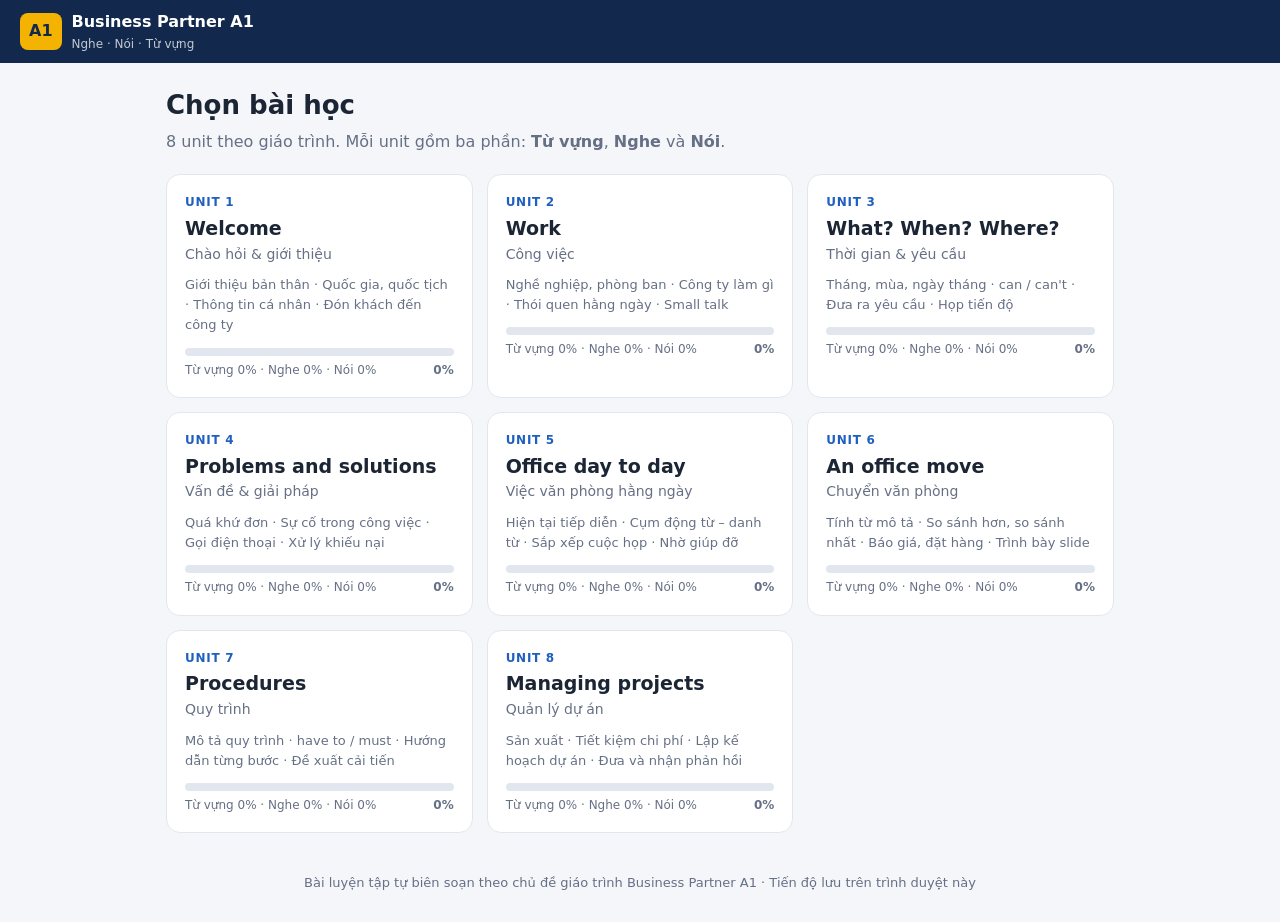
==== index.html @ d7db4f5f "Web học tiếng Anh Business Partner A1: Nghe, Nói, Từ vựng Co-Authored-By: Claude Fable 5.2 <noreply@" ====
<!doctype html>
<html lang="vi">
<head>
<meta charset="utf-8">
<meta name="viewport" content="width=device-width, initial-scale=1">
<title>Business Partner A1 – Nghe · Nói · Từ vựng</title>
<link rel="stylesheet" href="style.css">
</head>
<body>
<header class="top">
  <a class="brand" href="#/">
    <span class="logo">A1</span>
    <span><b>Business Partner A1</b><small>Nghe · Nói · Từ vựng</small></span>
  </a>
  <nav id="crumbs"></nav>
</header>
<main id="app"></main>
<footer class="foot">Bài luyện tập tự biên soạn theo chủ đề giáo trình Business Partner A1 · Tiến độ lưu trên trình duyệt này</footer>
<script src="data.js"></script>
<script src="app.js"></script>
</body>
</html>
---- style.css ----
:root {
  --bg: #f4f6fa; --card: #fff; --ink: #1c2534; --muted: #667085; --line: #e2e7ef;
  --brand: #1f5fbf; --brand-soft: #e8f0fc; --ok: #16803c; --ok-soft: #e3f5e9;
  --bad: #c0362c; --bad-soft: #fde9e7; --warn: #b26a00; --warn-soft: #fff3da;
  --vocab: #7a3fc4; --listen: #0c7c8c; --speak: #c2410c;
}
* { box-sizing: border-box; }
body { margin: 0; font: 16px/1.55 "Segoe UI", system-ui, Arial, sans-serif; background: var(--bg); color: var(--ink); }
a { color: var(--brand); text-decoration: none; }
button { font: inherit; cursor: pointer; }

.top { display: flex; align-items: center; gap: 20px; padding: 10px 20px; background: #12284d; color: #fff; position: sticky; top: 0; z-index: 5; flex-wrap: wrap; }
.brand { display: flex; align-items: center; gap: 10px; color: #fff; }
.brand small { display: block; opacity: .75; font-size: 12px; }
.logo { background: #f5b301; color: #12284d; font-weight: 800; border-radius: 8px; padding: 6px 9px; }
#crumbs { font-size: 14px; opacity: .9; }
#crumbs a { color: #bcd4ff; }
main { max-width: 980px; margin: 0 auto; padding: 22px 16px 40px; }
.foot { text-align: center; color: var(--muted); font-size: 13px; padding: 0 16px 28px; }

h1 { font-size: 26px; margin: 0 0 4px; }
h2 { font-size: 19px; margin: 0 0 12px; }
.sub { color: var(--muted); margin: 0 0 20px; }

.grid { display: grid; grid-template-columns: repeat(auto-fill, minmax(280px, 1fr)); gap: 14px; }
.card { background: var(--card); border: 1px solid var(--line); border-radius: 14px; padding: 18px; }
a.unit { display: block; color: var(--ink); transition: transform .12s, box-shadow .12s; }
a.unit:hover { transform: translateY(-2px); box-shadow: 0 6px 18px rgba(18, 40, 77, .1); }
.unit .no { font-size: 12px; font-weight: 700; color: var(--brand); letter-spacing: .06em; }
.unit h3 { margin: 2px 0 0; font-size: 19px; }
.unit .vi { color: var(--muted); font-size: 14px; }
.unit .topics { font-size: 13px; color: var(--muted); margin: 10px 0 12px; min-height: 40px; }
.bar { height: 8px; background: var(--line); border-radius: 99px; overflow: hidden; }
.bar > i { display: block; height: 100%; background: var(--ok); border-radius: 99px; }
.pct { font-size: 12px; color: var(--muted); margin-top: 5px; display: flex; justify-content: space-between; }

.tabs { display: flex; gap: 8px; margin: 18px 0 16px; flex-wrap: wrap; }
.tab { border: 1px solid var(--line); background: var(--card); padding: 10px 18px; border-radius: 99px; font-weight: 600; color: var(--muted); }
.tab.on[data-t=vocab] { background: var(--vocab); border-color: var(--vocab); color: #fff; }
.tab.on[data-t=listen] { background: var(--listen); border-color: var(--listen); color: #fff; }
.tab.on[data-t=speak] { background: var(--speak); border-color: var(--speak); color: #fff; }
.modes { display: flex; gap: 6px; flex-wrap: wrap; margin-bottom: 14px; }
.mode { border: 0; background: transparent; padding: 7px 13px; border-radius: 8px; color: var(--muted); font-weight: 600; }
.mode.on { background: var(--brand-soft); color: var(--brand); }

.btn { border: 1px solid var(--line); background: var(--card); border-radius: 10px; padding: 9px 16px; font-weight: 600; color: var(--ink); }
.btn:hover { border-color: #b9c4d6; }
.btn.pri { background: var(--brand); border-color: var(--brand); color: #fff; }
.btn.ok { background: var(--ok); border-color: var(--ok); color: #fff; }
.btn.rec { background: var(--speak); border-color: var(--speak); color: #fff; }
.btn.rec.live { animation: pulse 1s infinite; }
.btn:disabled { opacity: .5; cursor: default; }
.icon { border: 0; background: var(--brand-soft); color: var(--brand); width: 38px; height: 38px; border-radius: 50%; font-size: 17px; flex: none; }
@keyframes pulse { 50% { box-shadow: 0 0 0 8px rgba(194, 65, 12, .18); } }
.row { display: flex; gap: 10px; align-items: center; flex-wrap: wrap; }
.center { text-align: center; }
.muted { color: var(--muted); }
.small { font-size: 13px; }
.spacer { flex: 1; }

/* flashcard */
.flash { min-height: 250px; display: flex; flex-direction: column; align-items: center; justify-content: center; text-align: center; cursor: pointer; user-select: none; }
.flash .w { font-size: 36px; font-weight: 700; }
.flash .ipa { color: var(--muted); font-size: 18px; margin: 4px 0 10px; }
.flash .vi { font-size: 22px; color: var(--vocab); font-weight: 600; }
.flash .ex { margin-top: 10px; font-style: italic; }
.flash .hint { color: var(--muted); font-size: 13px; margin-top: 14px; }
.count { color: var(--muted); font-size: 14px; }

.wordlist { width: 100%; border-collapse: collapse; }
.wordlist td { padding: 8px 6px; border-bottom: 1px solid var(--line); vertical-align: middle; }
.wordlist tr:last-child td { border-bottom: 0; }
.wordlist .en { font-weight: 600; }
.tag { display: inline-block; font-size: 12px; padding: 2px 8px; border-radius: 99px; background: var(--ok-soft); color: var(--ok); font-weight: 600; }

/* quiz */
.q { font-size: 22px; font-weight: 700; margin: 6px 0 16px; text-align: center; }
.opts { display: grid; gap: 10px; }
.opt { text-align: left; padding: 12px 16px; border: 1px solid var(--line); border-radius: 10px; background: var(--card); }
.opt:hover:not(:disabled) { border-color: var(--brand); }
.opt.right { background: var(--ok-soft); border-color: var(--ok); color: var(--ok); font-weight: 600; }
.opt.wrong { background: var(--bad-soft); border-color: var(--bad); color: var(--bad); }
.inp { width: 100%; padding: 12px 14px; font: inherit; border: 1px solid #b9c4d6; border-radius: 10px; }
.inp:focus { outline: 2px solid var(--brand); border-color: var(--brand); }
.fb { margin-top: 12px; padding: 12px 14px; border-radius: 10px; }
.fb.good { background: var(--ok-soft); color: var(--ok); }
.fb.bad { background: var(--bad-soft); color: var(--bad); }
.fb.mid { background: var(--warn-soft); color: var(--warn); }
.words span { display: inline-block; padding: 1px 5px; margin: 2px 1px; border-radius: 5px; }
.words .hit { background: var(--ok-soft); color: var(--ok); }
.words .miss { background: var(--bad-soft); color: var(--bad); text-decoration: underline; }
.big { font-size: 24px; font-weight: 700; }
.score { font-size: 44px; font-weight: 800; }

/* video */
.videos { display: grid; grid-template-columns: repeat(auto-fill, minmax(280px, 1fr)); gap: 14px; }
.vid { position: relative; aspect-ratio: 16/9; border-radius: 12px; overflow: hidden; background: #000; border: 0; padding: 0; width: 100%; display: block; }
.vid img, .vid iframe { width: 100%; height: 100%; object-fit: cover; border: 0; display: block; }
.vid .play { position: absolute; inset: 0; margin: auto; width: 60px; height: 42px; background: rgba(220, 30, 30, .92); border-radius: 12px; color: #fff; display: grid; place-items: center; font-size: 20px; }
.vcap { font-size: 14px; font-weight: 600; margin-top: 6px; }

/* dialogue */
.dlg { display: grid; gap: 8px; margin: 12px 0; }
.line { display: flex; gap: 10px; align-items: flex-start; padding: 8px 10px; border-radius: 10px; }
.line .who { flex: none; width: 28px; height: 28px; border-radius: 50%; display: grid; place-items: center; font-weight: 700; font-size: 13px; color: #fff; background: var(--listen); }
.line.B .who { background: var(--speak); }
.line.now { background: var(--brand-soft); }
.line.me { background: var(--warn-soft); }
.line.hidden .txt { filter: blur(6px); }
.note { background: var(--warn-soft); color: var(--warn); border-radius: 10px; padding: 10px 14px; font-size: 14px; margin-bottom: 14px; }
.stack > * + * { margin-top: 14px; }
select.inp { width: auto; padding: 8px 10px; }
@media (max-width: 560px) { .flash .w { font-size: 28px; } h1 { font-size: 22px; } }
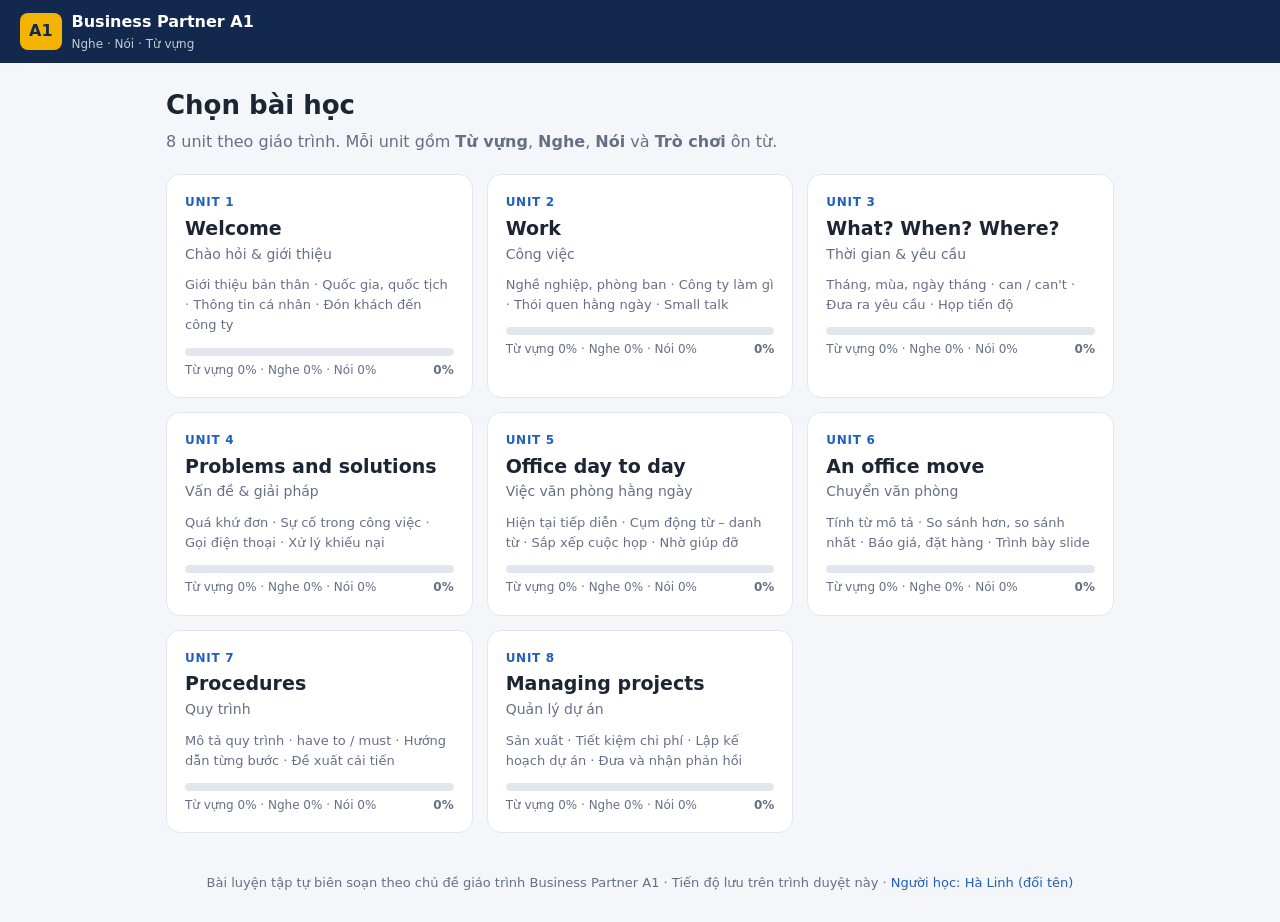
==== commit 9bce5cce: "Thêm lời động viên khi làm đúng, cho phép đổi tên người học Co-Authored-By: Claude Fable 5.2 <norepl" ====
--- a/index.html
+++ b/index.html
@@ -15,7 +15,7 @@
   <nav id="crumbs"></nav>
 </header>
 <main id="app"></main>
-<footer class="foot">Bài luyện tập tự biên soạn theo chủ đề giáo trình Business Partner A1 · Tiến độ lưu trên trình duyệt này</footer>
+<footer class="foot">Bài luyện tập tự biên soạn theo chủ đề giáo trình Business Partner A1 · Tiến độ lưu trên trình duyệt này · <a href="#" id="rename">Đổi tên người học</a></footer>
 <script src="data.js"></script>
 <script src="app.js"></script>
 </body>
--- a/style.css
+++ b/style.css
@@ -111,3 +111,42 @@
 .stack > * + * { margin-top: 14px; }
 select.inp { width: auto; padding: 8px 10px; }
 @media (max-width: 560px) { .flash .w { font-size: 28px; } h1 { font-size: 22px; } }
+
+/* trò chơi */
+.tab.on[data-t=game] { background: #d6336c; border-color: #d6336c; color: #fff; }
+.gamebar { font-size: 15px; margin-bottom: 8px; gap: 16px; }
+.stars { font-size: 40px; color: #f5b301; letter-spacing: 4px; }
+.stars span { color: var(--line); }
+.mem { display: grid; grid-template-columns: repeat(4, 1fr); gap: 10px; }
+.mcard { position: relative; min-height: 92px; border-radius: 12px; border: 2px solid transparent; padding: 6px; background: linear-gradient(135deg, #1f5fbf, #7a3fc4); color: #fff; font-weight: 700; transition: transform .15s; }
+.mcard:hover { transform: scale(1.03); }
+.mcard .back { font-size: 30px; }
+.mcard .face { display: none; font-size: 15px; line-height: 1.25; overflow-wrap: anywhere; }
+.mcard.up { background: #fff; border-color: var(--brand); color: var(--ink); }
+.mcard.up .back { display: none; }
+.mcard.up .face { display: block; }
+.mcard.up .face.vi { color: var(--vocab); font-weight: 600; }
+.mcard.done { background: var(--ok-soft); border-color: var(--ok); }
+.slots { display: flex; flex-wrap: wrap; justify-content: center; gap: 6px; margin: 18px 0; }
+.slot { width: 38px; height: 46px; border-bottom: 3px solid #b9c4d6; font-size: 26px; font-weight: 700; display: grid; place-items: center; }
+.slot.fixed { border-color: transparent; width: 16px; }
+.slot.ok { color: var(--ok); border-color: var(--ok); }
+.gap { width: 18px; }
+.tiles { display: flex; flex-wrap: wrap; justify-content: center; gap: 8px; margin-bottom: 18px; }
+.tile { width: 46px; height: 46px; border-radius: 10px; border: 0; background: #f5b301; color: #12284d; font-size: 22px; font-weight: 800; box-shadow: 0 3px 0 #c98f00; }
+.tile.used { visibility: hidden; }
+.tile.shake { animation: shake .3s; background: var(--bad); color: #fff; box-shadow: 0 3px 0 #8f251d; }
+@keyframes shake { 25% { transform: translateX(-5px); } 75% { transform: translateX(5px); } }
+.sky { position: relative; height: 430px; overflow: hidden; border-radius: 14px; background: linear-gradient(#bfe3ff, #eaf6ff 70%, #d9f2d0); border: 1px solid var(--line); }
+.ask { position: absolute; top: 10px; left: 50%; transform: translateX(-50%); z-index: 2; background: #fff; border-radius: 12px; padding: 8px 18px; font-size: 20px; font-weight: 700; color: var(--vocab); box-shadow: 0 3px 10px rgba(0, 0, 0, .12); max-width: 92%; text-align: center; }
+.balloon { position: absolute; bottom: -130px; width: min(23%, 150px); height: 112px; border: 0; border-radius: 50%; color: #fff; font-weight: 700; font-size: 15px; line-height: 1.1; padding: 4px; overflow-wrap: anywhere; animation: rise linear forwards; box-shadow: inset -8px -10px 0 rgba(0, 0, 0, .12); }
+.balloon::after { content: ""; position: absolute; left: 50%; top: 100%; width: 1px; height: 34px; background: #8a98ad; }
+.balloon.pop { animation: pop .3s forwards; }
+.balloon.wrong { background: #98a2b3 !important; opacity: .6; }
+@keyframes rise { to { bottom: 105%; } }
+@keyframes pop { to { transform: scale(1.6); opacity: 0; } }
+@media (max-width: 560px) { .mem { gap: 6px; } .mcard { min-height: 84px; } .mcard .face { font-size: 12.5px; } .balloon { font-size: 12px; height: 84px; } .slot { width: 30px; height: 40px; font-size: 22px; } .tile { width: 40px; height: 40px; } .ask { font-size: 17px; } }
+
+/* lời động viên */
+#cheer { position: fixed; left: 50%; bottom: 26px; z-index: 20; transform: translate(-50%, 30px) scale(.8); opacity: 0; pointer-events: none; width: max-content; max-width: 92vw; text-align: center; padding: 12px 24px; border-radius: 28px; font-size: 20px; font-weight: 800; color: #fff; background: linear-gradient(90deg, #d6336c, #f08c00); box-shadow: 0 8px 24px rgba(214, 51, 108, .35); transition: transform .25s cubic-bezier(.2, 1.6, .4, 1), opacity .25s; }
+#cheer.show { transform: translate(-50%, 0) scale(1); opacity: 1; }
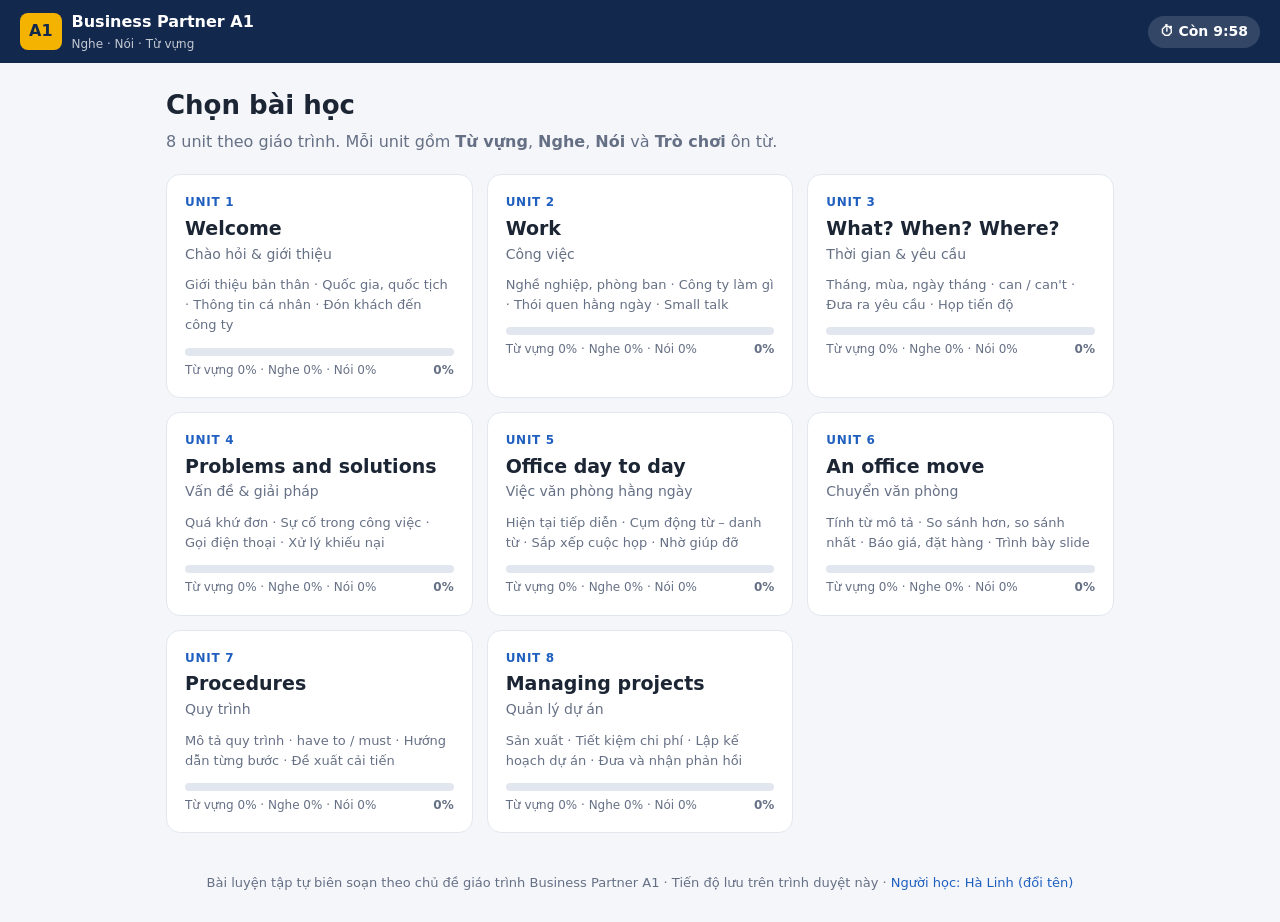
==== commit e9dca31d: "Giới hạn 10 phút mỗi ngày, hết giờ khóa trang 8 tiếng Co-Authored-By: Claude Fable 5.2 <noreply@anth" ====
--- a/index.html
+++ b/index.html
@@ -4,7 +4,11 @@
 <meta charset="utf-8">
 <meta name="viewport" content="width=device-width, initial-scale=1">
 <title>Business Partner A1 – Nghe · Nói · Từ vựng</title>
-<link rel="stylesheet" href="style.css">
+<script>
+  // Gắn mã phiên bản theo thời gian (đổi mỗi 5 phút) để trình duyệt không dùng bản cũ đã lưu.
+  var V = Math.floor(Date.now() / 300000);
+  document.write('<link rel="stylesheet" href="style.css?v=' + V + '">');
+</script>
 </head>
 <body>
 <header class="top">
@@ -13,10 +17,12 @@
     <span><b>Business Partner A1</b><small>Nghe · Nói · Từ vựng</small></span>
   </a>
   <nav id="crumbs"></nav>
+  <span id="timer" title="Thời gian học còn lại hôm nay"></span>
 </header>
 <main id="app"></main>
 <footer class="foot">Bài luyện tập tự biên soạn theo chủ đề giáo trình Business Partner A1 · Tiến độ lưu trên trình duyệt này · <a href="#" id="rename">Đổi tên người học</a></footer>
-<script src="data.js"></script>
-<script src="app.js"></script>
+<script>
+  document.write('<script src="data.js?v=' + V + '"><\/script><script src="app.js?v=' + V + '"><\/script>');
+</script>
 </body>
 </html>
--- a/style.css
+++ b/style.css
@@ -150,3 +150,10 @@
 /* lời động viên */
 #cheer { position: fixed; left: 50%; bottom: 26px; z-index: 20; transform: translate(-50%, 30px) scale(.8); opacity: 0; pointer-events: none; width: max-content; max-width: 92vw; text-align: center; padding: 12px 24px; border-radius: 28px; font-size: 20px; font-weight: 800; color: #fff; background: linear-gradient(90deg, #d6336c, #f08c00); box-shadow: 0 8px 24px rgba(214, 51, 108, .35); transition: transform .25s cubic-bezier(.2, 1.6, .4, 1), opacity .25s; }
 #cheer.show { transform: translate(-50%, 0) scale(1); opacity: 1; }
+
+/* giới hạn thời gian */
+#timer { margin-left: auto; font-size: 14px; font-weight: 700; background: rgba(255, 255, 255, .14); padding: 5px 12px; border-radius: 99px; font-variant-numeric: tabular-nums; white-space: nowrap; }
+#timer:empty { display: none; }
+#timer.low { background: #f5b301; color: #12284d; }
+.lock { padding: 36px 18px; }
+.lock h1 { margin-bottom: 10px; }
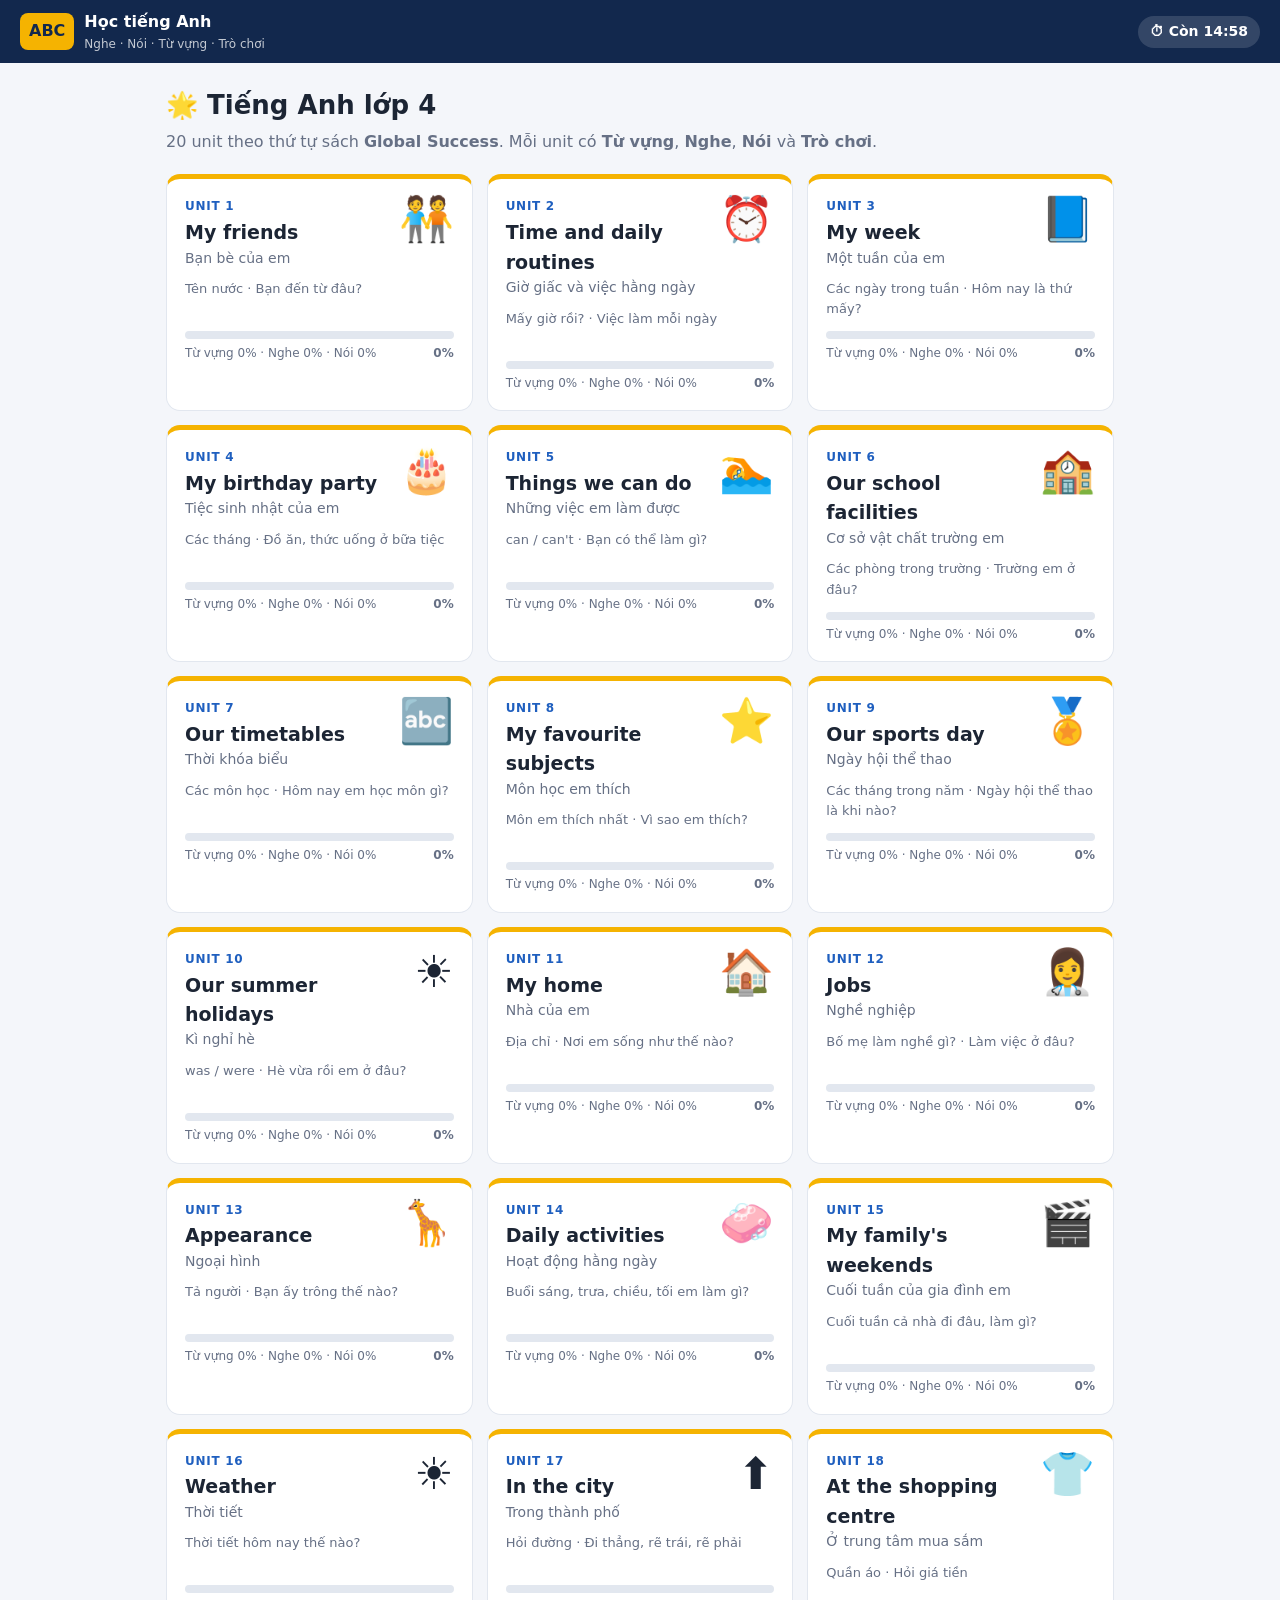
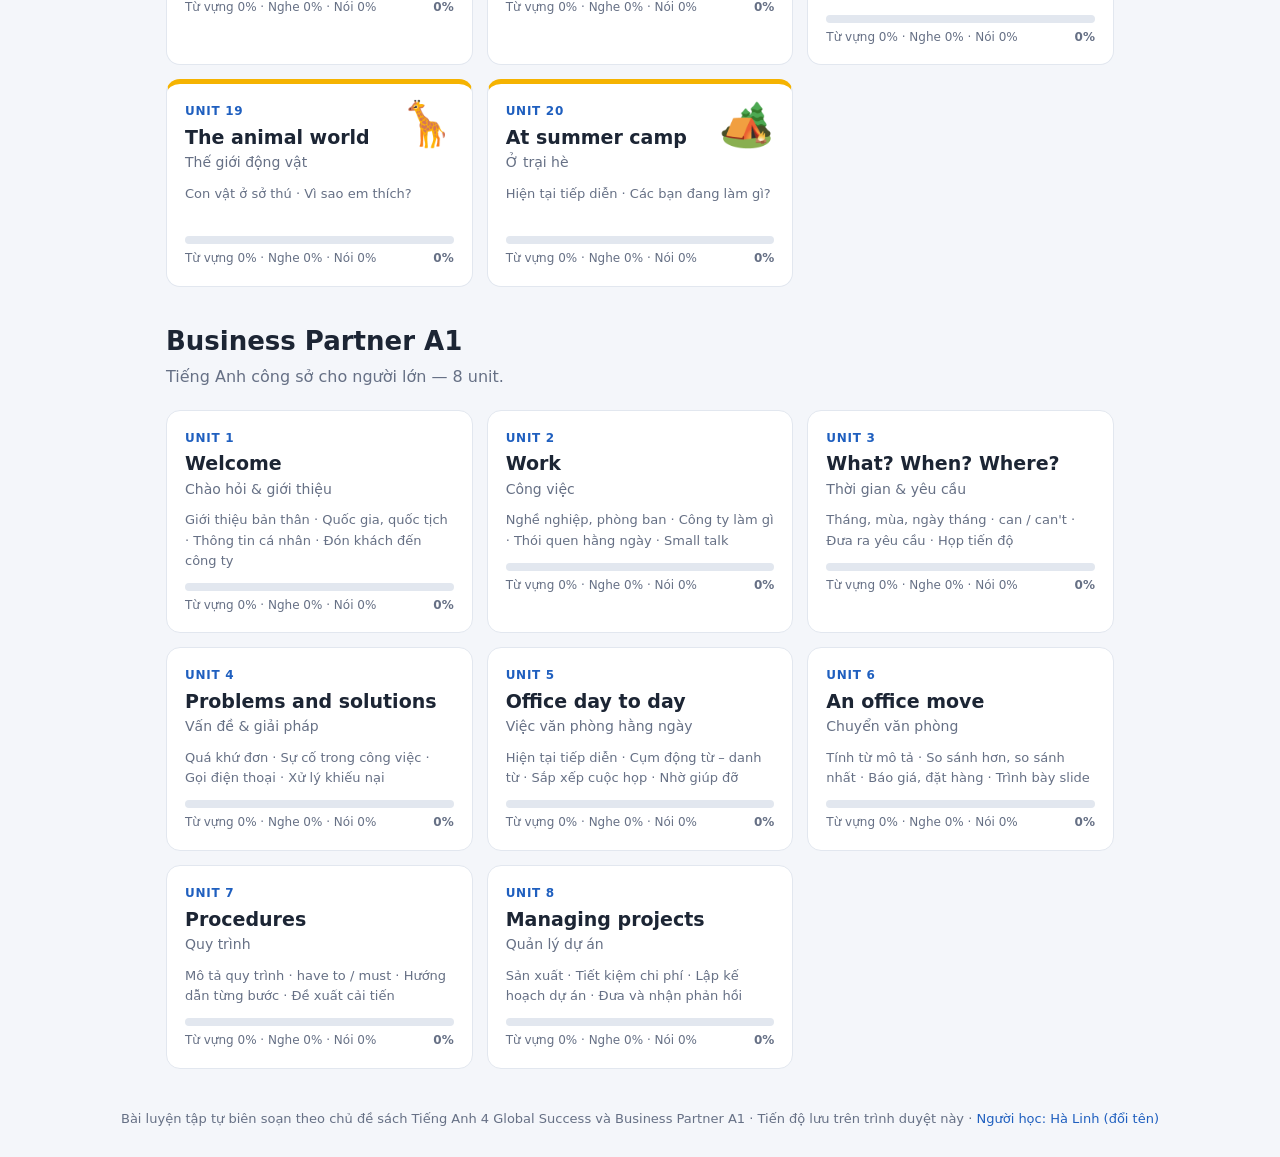
==== commit 7e3e929b: "Thêm bộ bài lớp 4 theo Global Success (20 unit có hình), trò chơi nghe chọn hình, tăng giờ học lên 1" ====
--- a/index.html
+++ b/index.html
@@ -3,7 +3,7 @@
 <head>
 <meta charset="utf-8">
 <meta name="viewport" content="width=device-width, initial-scale=1">
-<title>Business Partner A1 – Nghe · Nói · Từ vựng</title>
+<title>Học tiếng Anh – Nghe · Nói · Từ vựng · Trò chơi</title>
 <script>
   // Gắn mã phiên bản theo thời gian (đổi mỗi 5 phút) để trình duyệt không dùng bản cũ đã lưu.
   var V = Math.floor(Date.now() / 300000);
@@ -13,16 +13,17 @@
 <body>
 <header class="top">
   <a class="brand" href="#/">
-    <span class="logo">A1</span>
-    <span><b>Business Partner A1</b><small>Nghe · Nói · Từ vựng</small></span>
+    <span class="logo">ABC</span>
+    <span><b>Học tiếng Anh</b><small>Nghe · Nói · Từ vựng · Trò chơi</small></span>
   </a>
   <nav id="crumbs"></nav>
+  <span id="mic"></span>
   <span id="timer" title="Thời gian học còn lại hôm nay"></span>
 </header>
 <main id="app"></main>
-<footer class="foot">Bài luyện tập tự biên soạn theo chủ đề giáo trình Business Partner A1 · Tiến độ lưu trên trình duyệt này · <a href="#" id="rename">Đổi tên người học</a></footer>
+<footer class="foot">Bài luyện tập tự biên soạn theo chủ đề sách Tiếng Anh 4 Global Success và Business Partner A1 · Tiến độ lưu trên trình duyệt này · <a href="#" id="rename">Đổi tên người học</a></footer>
 <script>
-  document.write('<script src="data.js?v=' + V + '"><\/script><script src="app.js?v=' + V + '"><\/script>');
+  document.write('<script src="kids.js?v=' + V + '"><\/script><script src="data.js?v=' + V + '"><\/script><script src="app.js?v=' + V + '"><\/script>');
 </script>
 </body>
 </html>
--- a/style.css
+++ b/style.css
@@ -152,8 +152,25 @@
 #cheer.show { transform: translate(-50%, 0) scale(1); opacity: 1; }
 
 /* giới hạn thời gian */
-#timer { margin-left: auto; font-size: 14px; font-weight: 700; background: rgba(255, 255, 255, .14); padding: 5px 12px; border-radius: 99px; font-variant-numeric: tabular-nums; white-space: nowrap; }
+#timer { font-size: 14px; font-weight: 700; background: rgba(255, 255, 255, .14); padding: 5px 12px; border-radius: 99px; font-variant-numeric: tabular-nums; white-space: nowrap; }
 #timer:empty { display: none; }
 #timer.low { background: #f5b301; color: #12284d; }
 .lock { padding: 36px 18px; }
 .lock h1 { margin-bottom: 10px; }
+
+/* nhắc đọc to */
+#mic { margin-left: auto; font-size: 13px; opacity: .85; white-space: nowrap; }
+#remind { position: fixed; left: 50%; top: 76px; z-index: 21; transform: translate(-50%, -30px); opacity: 0; pointer-events: none; width: max-content; max-width: 92vw; text-align: center; padding: 14px 24px; border-radius: 16px; font-size: 20px; font-weight: 800; color: #12284d; background: #ffd43b; border: 3px solid #f08c00; box-shadow: 0 8px 24px rgba(0, 0, 0, .25); transition: transform .3s, opacity .3s; }
+#remind.show { transform: translate(-50%, 0); opacity: 1; animation: nudge .5s 3; }
+@keyframes nudge { 25% { margin-left: -6px; } 75% { margin-left: 6px; } }
+
+/* bộ bài lớp 4 */
+.unit.kid { border-top: 5px solid #f5b301; }
+.unit .cover { float: right; font-size: 44px; line-height: 1; margin-left: 8px; }
+.pic { font-size: 84px; line-height: 1.1; margin-bottom: 4px; }
+.pics { display: grid; grid-template-columns: repeat(2, minmax(0, 170px)); gap: 14px; justify-content: center; margin: 20px 0; }
+.picbtn { font-size: 70px; line-height: 1; padding: 22px 0; border-radius: 18px; border: 3px solid var(--line); background: #fff; }
+.picbtn:hover:not(:disabled) { border-color: var(--brand); transform: scale(1.04); }
+.picbtn.right { border-color: var(--ok); background: var(--ok-soft); }
+.picbtn.wrong { border-color: var(--bad); background: var(--bad-soft); opacity: .7; }
+@media (max-width: 560px) { .pic { font-size: 64px; } .picbtn { font-size: 56px; padding: 16px 0; } }
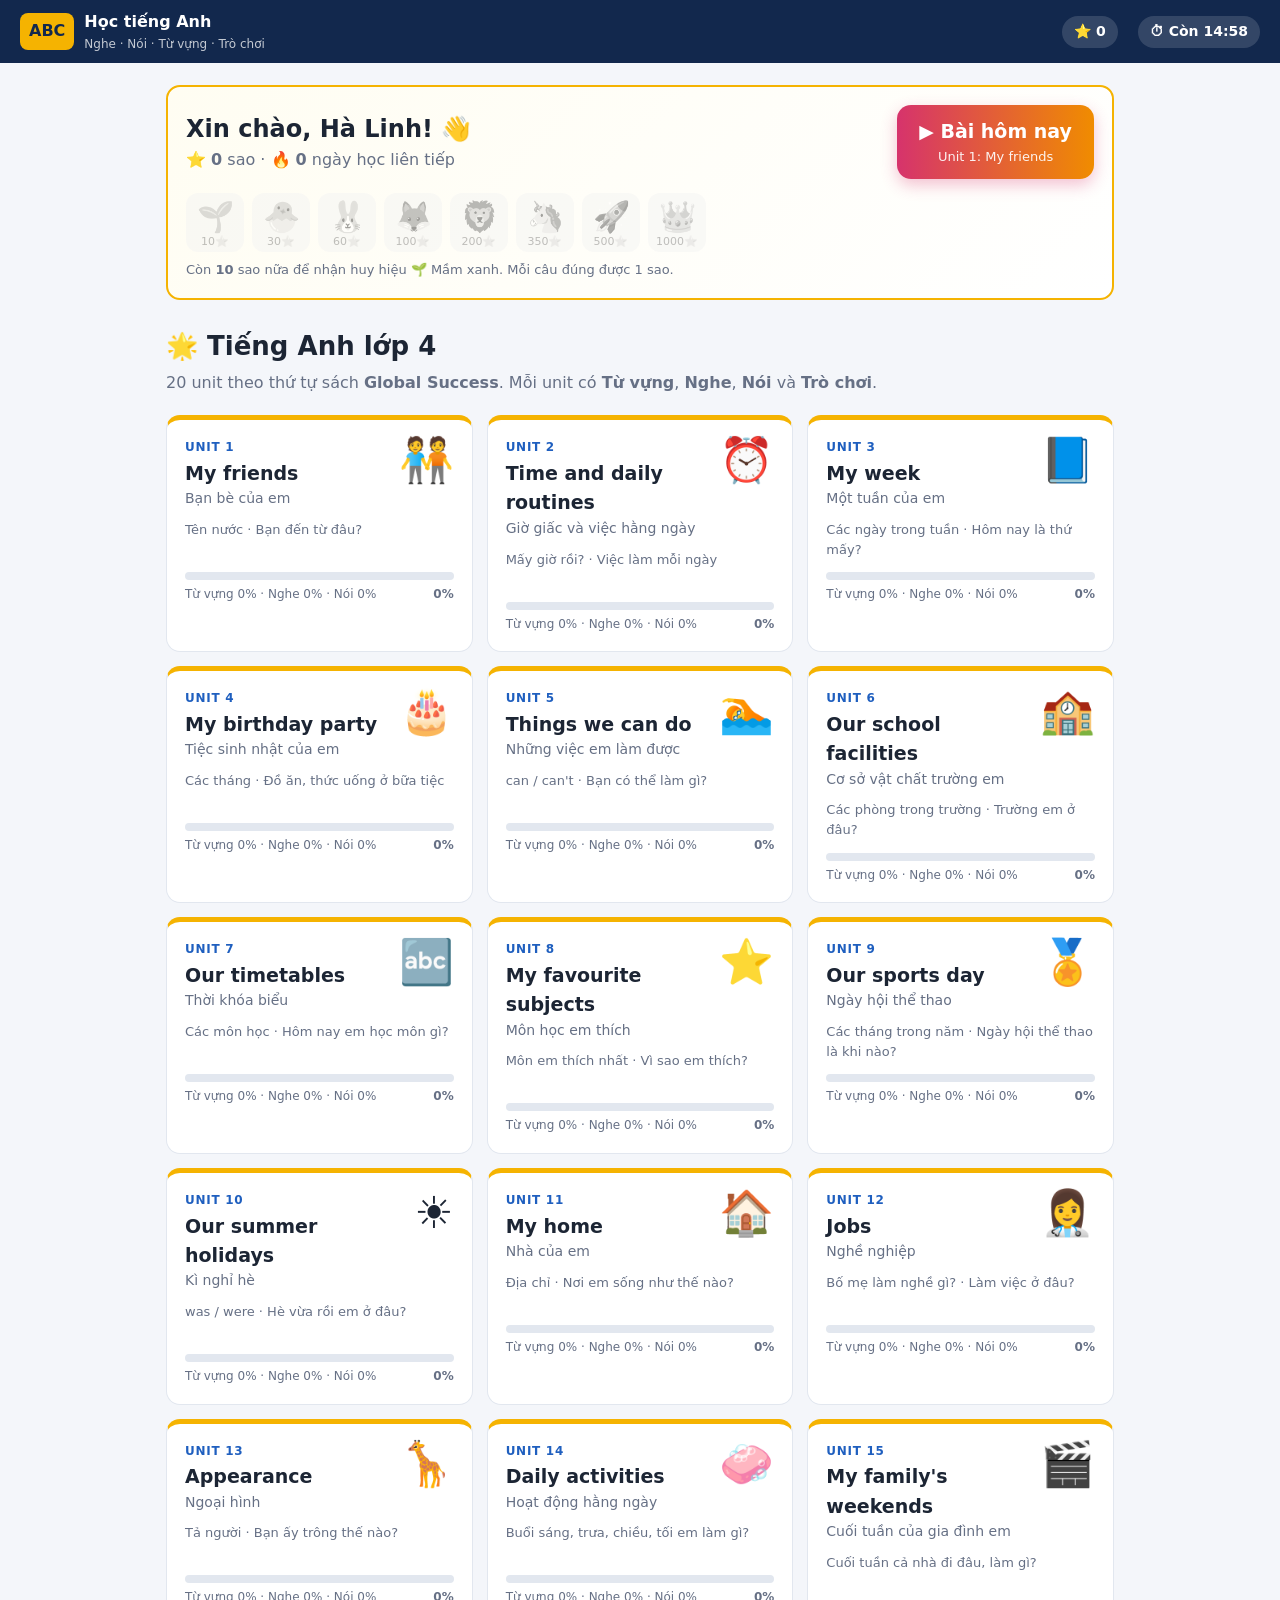
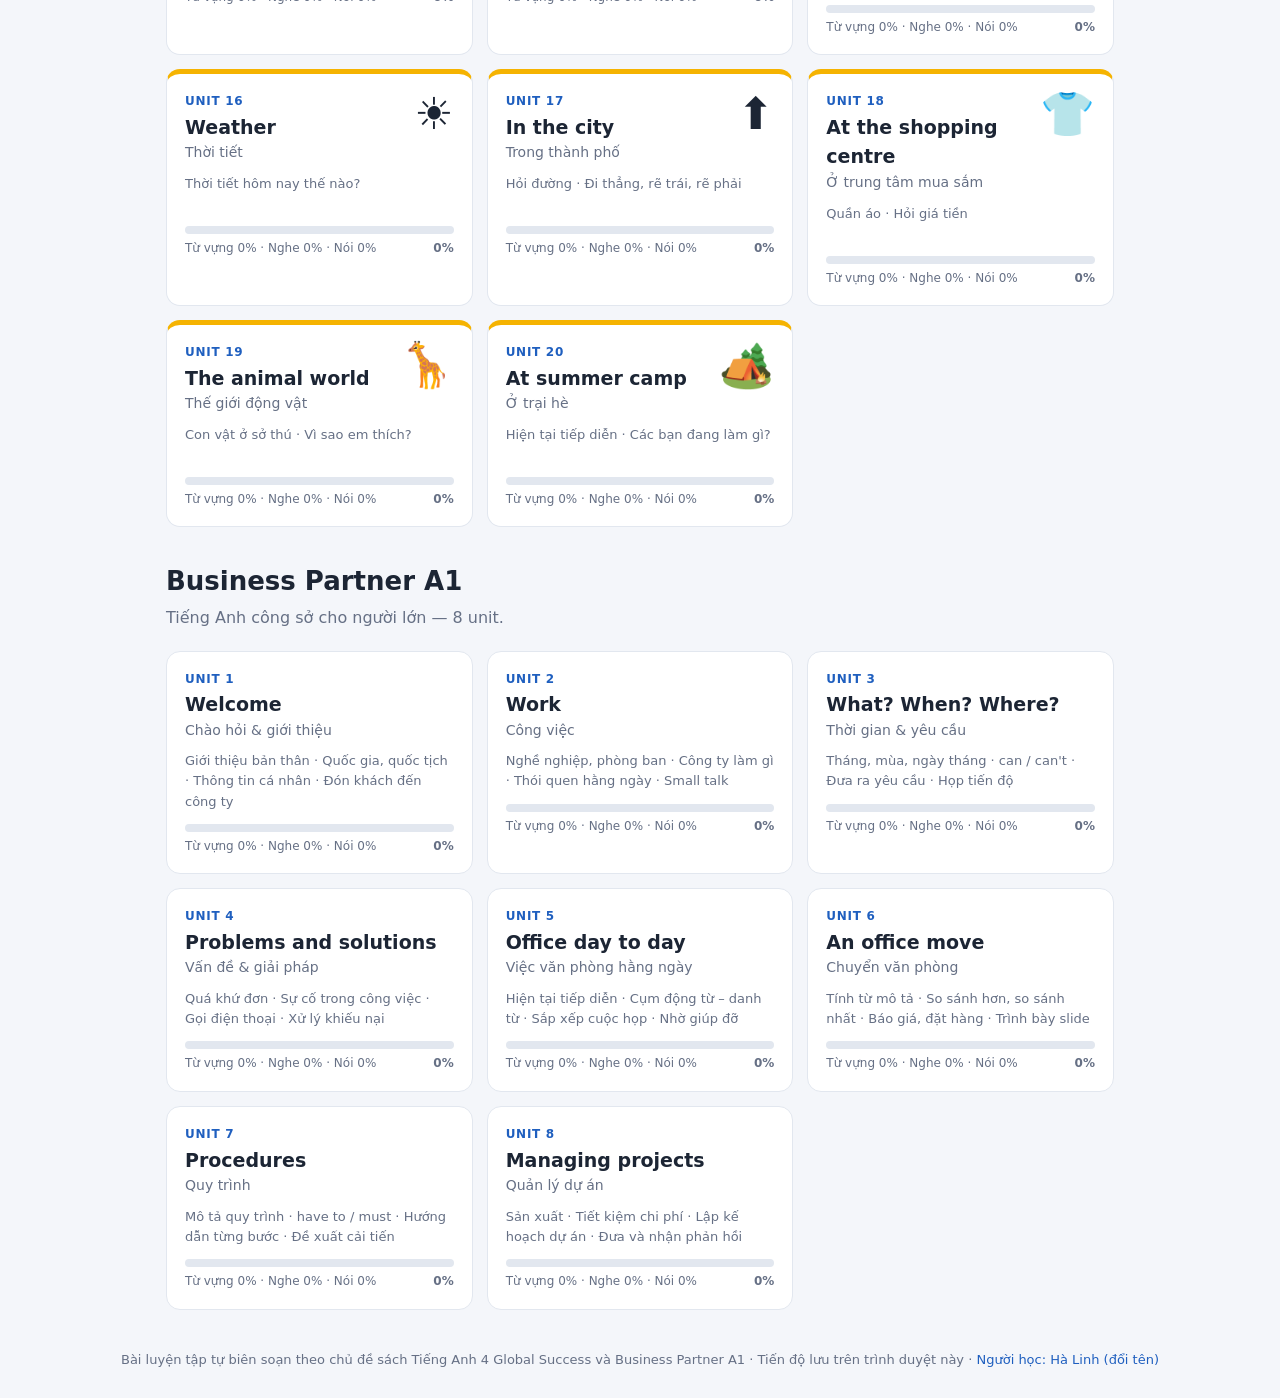
==== commit 0e0eaac8: "Thêm Bài hôm nay 4 bước, sao thưởng, huy hiệu và chuỗi ngày học Co-Authored-By: Claude Fable 5.2 <no" ====
--- a/index.html
+++ b/index.html
@@ -18,6 +18,7 @@
   </a>
   <nav id="crumbs"></nav>
   <span id="mic"></span>
+  <span id="stars" title="Số sao đã đạt"></span>
   <span id="timer" title="Thời gian học còn lại hôm nay"></span>
 </header>
 <main id="app"></main>
--- a/style.css
+++ b/style.css
@@ -174,3 +174,19 @@
 .picbtn.right { border-color: var(--ok); background: var(--ok-soft); }
 .picbtn.wrong { border-color: var(--bad); background: var(--bad-soft); opacity: .7; }
 @media (max-width: 560px) { .pic { font-size: 64px; } .picbtn { font-size: 56px; padding: 16px 0; } }
+
+/* sao thưởng, huy hiệu, bài hôm nay */
+#stars { font-size: 14px; font-weight: 700; background: rgba(255, 255, 255, .14); padding: 5px 12px; border-radius: 99px; white-space: nowrap; }
+.hello { border: 2px solid #f5b301; background: linear-gradient(135deg, #fffdf2, #fff); }
+.todaybtn { display: block; text-align: center; background: linear-gradient(90deg, #d6336c, #f08c00); color: #fff; padding: 12px 22px; border-radius: 14px; font-size: 19px; box-shadow: 0 6px 16px rgba(214, 51, 108, .3); }
+.todaybtn small { display: block; font-size: 13px; opacity: .92; font-weight: 400; }
+.todaybtn:hover { transform: translateY(-2px); }
+.badges { display: flex; flex-wrap: wrap; gap: 8px; margin: 14px 0 8px; }
+.badge { width: 58px; text-align: center; font-size: 30px; line-height: 1.2; padding: 6px 0 4px; border-radius: 12px; background: #f1f3f7; filter: grayscale(1); opacity: .45; }
+.badge small { display: block; font-size: 11px; color: var(--muted); }
+.badge.got { filter: none; opacity: 1; background: #fff3c4; box-shadow: 0 2px 6px rgba(245, 179, 1, .4); }
+.steps { display: flex; flex-wrap: wrap; gap: 6px; margin-bottom: 16px; }
+.step { font-size: 13px; font-weight: 600; padding: 6px 12px; border-radius: 99px; background: #e9edf4; color: var(--muted); }
+.step.on { background: var(--brand); color: #fff; }
+.step.done { background: var(--ok-soft); color: var(--ok); }
+.picbtn.txt { font-size: 18px; font-weight: 700; padding: 26px 8px; color: var(--vocab); }
